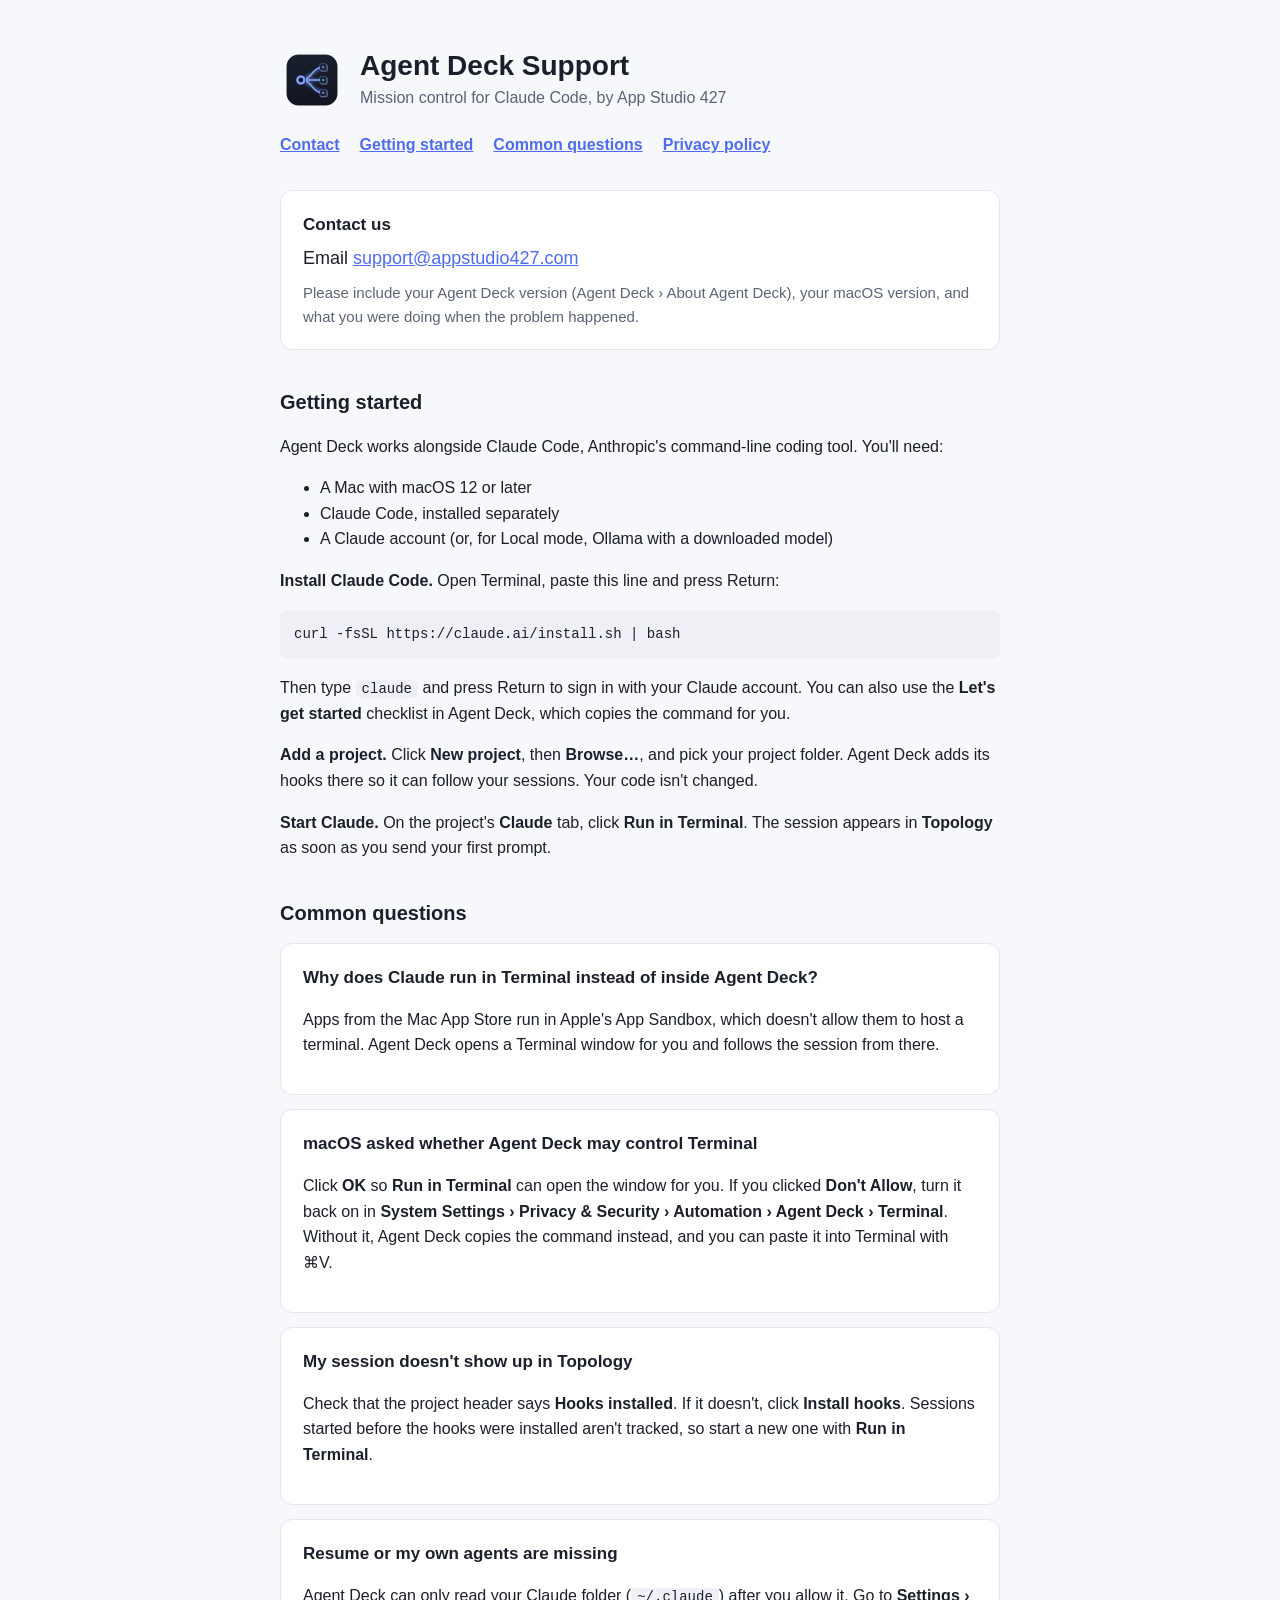
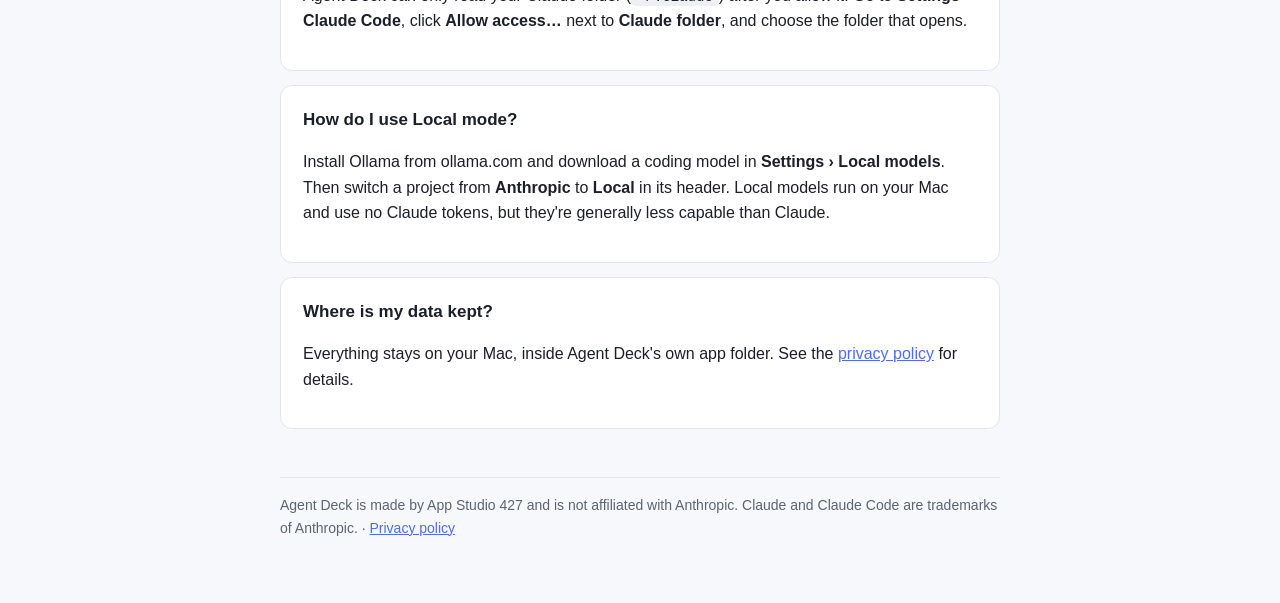
==== index.html @ 483fbcbb "Agent Deck support and privacy pages Co-Authored-By: Claude Opus 5.5 <noreply@anthropic.com>" ====
<!doctype html>
<html lang="en">
<head>
<meta charset="utf-8">
<meta name="viewport" content="width=device-width, initial-scale=1">
<title>Agent Deck Support</title>
<meta name="description" content="Help and contact for Agent Deck, mission control for Claude Code on the Mac.">
<link rel="stylesheet" href="style.css">
<link rel="icon" href="icon.png">
</head>
<body>
<div class="wrap">
  <header>
    <img src="icon.png" alt="Agent Deck icon">
    <div>
      <h1>Agent Deck Support</h1>
      <p>Mission control for Claude Code, by App Studio 427</p>
    </div>
  </header>
  <nav>
    <a href="#contact">Contact</a>
    <a href="#start">Getting started</a>
    <a href="#faq">Common questions</a>
    <a href="privacy.html">Privacy policy</a>
  </nav>

  <section id="contact" class="card contact">
    <h3>Contact us</h3>
    Email <a href="mailto:support@appstudio427.com">support@appstudio427.com</a>
    <p class="muted" style="font-size:15px;margin:8px 0 0">Please include your Agent Deck version (Agent Deck › About Agent Deck), your macOS version, and what you were doing when the problem happened.</p>
  </section>

  <h2 id="start">Getting started</h2>
  <p>Agent Deck works alongside Claude Code, Anthropic's command-line coding tool. You'll need:</p>
  <ul>
    <li>A Mac with macOS 12 or later</li>
    <li>Claude Code, installed separately</li>
    <li>A Claude account (or, for Local mode, Ollama with a downloaded model)</li>
  </ul>
  <p><strong>Install Claude Code.</strong> Open Terminal, paste this line and press Return:</p>
  <pre><code>curl -fsSL https://claude.ai/install.sh | bash</code></pre>
  <p>Then type <code>claude</code> and press Return to sign in with your Claude account. You can also use the <strong>Let's get started</strong> checklist in Agent Deck, which copies the command for you.</p>
  <p><strong>Add a project.</strong> Click <strong>New project</strong>, then <strong>Browse…</strong>, and pick your project folder. Agent Deck adds its hooks there so it can follow your sessions. Your code isn't changed.</p>
  <p><strong>Start Claude.</strong> On the project's <strong>Claude</strong> tab, click <strong>Run in Terminal</strong>. The session appears in <strong>Topology</strong> as soon as you send your first prompt.</p>

  <h2 id="faq">Common questions</h2>

  <div class="card">
    <h3>Why does Claude run in Terminal instead of inside Agent Deck?</h3>
    <p>Apps from the Mac App Store run in Apple's App Sandbox, which doesn't allow them to host a terminal. Agent Deck opens a Terminal window for you and follows the session from there.</p>
  </div>

  <div class="card">
    <h3>macOS asked whether Agent Deck may control Terminal</h3>
    <p>Click <strong>OK</strong> so <strong>Run in Terminal</strong> can open the window for you. If you clicked <strong>Don't Allow</strong>, turn it back on in <strong>System Settings › Privacy &amp; Security › Automation › Agent Deck › Terminal</strong>. Without it, Agent Deck copies the command instead, and you can paste it into Terminal with ⌘V.</p>
  </div>

  <div class="card">
    <h3>My session doesn't show up in Topology</h3>
    <p>Check that the project header says <strong>Hooks installed</strong>. If it doesn't, click <strong>Install hooks</strong>. Sessions started before the hooks were installed aren't tracked, so start a new one with <strong>Run in Terminal</strong>.</p>
  </div>

  <div class="card">
    <h3>Resume or my own agents are missing</h3>
    <p>Agent Deck can only read your Claude folder (<code>~/.claude</code>) after you allow it. Go to <strong>Settings › Claude Code</strong>, click <strong>Allow access…</strong> next to <strong>Claude folder</strong>, and choose the folder that opens.</p>
  </div>

  <div class="card">
    <h3>How do I use Local mode?</h3>
    <p>Install Ollama from ollama.com and download a coding model in <strong>Settings › Local models</strong>. Then switch a project from <strong>Anthropic</strong> to <strong>Local</strong> in its header. Local models run on your Mac and use no Claude tokens, but they're generally less capable than Claude.</p>
  </div>

  <div class="card">
    <h3>Where is my data kept?</h3>
    <p>Everything stays on your Mac, inside Agent Deck's own app folder. See the <a href="privacy.html">privacy policy</a> for details.</p>
  </div>

  <footer>
    Agent Deck is made by App Studio 427 and is not affiliated with Anthropic. Claude and Claude Code are trademarks of Anthropic.
    · <a href="privacy.html">Privacy policy</a>
  </footer>
</div>
</body>
</html>
---- style.css ----
:root {
  color-scheme: light dark;
  --bg: #f7f8fb;
  --card: #ffffff;
  --text: #1b1f2a;
  --muted: #5b6375;
  --line: #e2e5ec;
  --accent: #4f6cf0;
  --code: #eef0f6;
}
@media (prefers-color-scheme: dark) {
  :root {
    --bg: #12151f;
    --card: #1a1e2b;
    --text: #e7e9f0;
    --muted: #9aa2b5;
    --line: #2a3042;
    --accent: #8ea4ff;
    --code: #232838;
  }
}
* { box-sizing: border-box; }
body {
  margin: 0;
  background: var(--bg);
  color: var(--text);
  font: 16px/1.6 -apple-system, BlinkMacSystemFont, "Segoe UI", Roboto, Helvetica, Arial, sans-serif;
}
.wrap { max-width: 760px; margin: 0 auto; padding: 48px 20px 64px; }
header { display: flex; align-items: center; gap: 16px; margin-bottom: 8px; }
header img { width: 64px; height: 64px; border-radius: 14px; }
header h1 { margin: 0; font-size: 28px; line-height: 1.2; }
header p { margin: 2px 0 0; color: var(--muted); }
nav { margin: 20px 0 32px; display: flex; gap: 20px; flex-wrap: wrap; }
nav a { font-weight: 600; }
a { color: var(--accent); }
h2 { font-size: 20px; margin: 36px 0 8px; }
h3 { font-size: 17px; margin: 0 0 6px; }
.card { background: var(--card); border: 1px solid var(--line); border-radius: 12px; padding: 20px 22px; margin: 14px 0; }
.contact { font-size: 18px; }
code { background: var(--code); border-radius: 5px; padding: 1px 6px; font: 14px ui-monospace, SFMono-Regular, Menlo, monospace; overflow-wrap: anywhere; }
pre { background: var(--code); border-radius: 8px; padding: 12px 14px; overflow-x: auto; }
pre code { padding: 0; background: none; }
.muted { color: var(--muted); }
footer { margin-top: 48px; color: var(--muted); font-size: 14px; border-top: 1px solid var(--line); padding-top: 16px; }
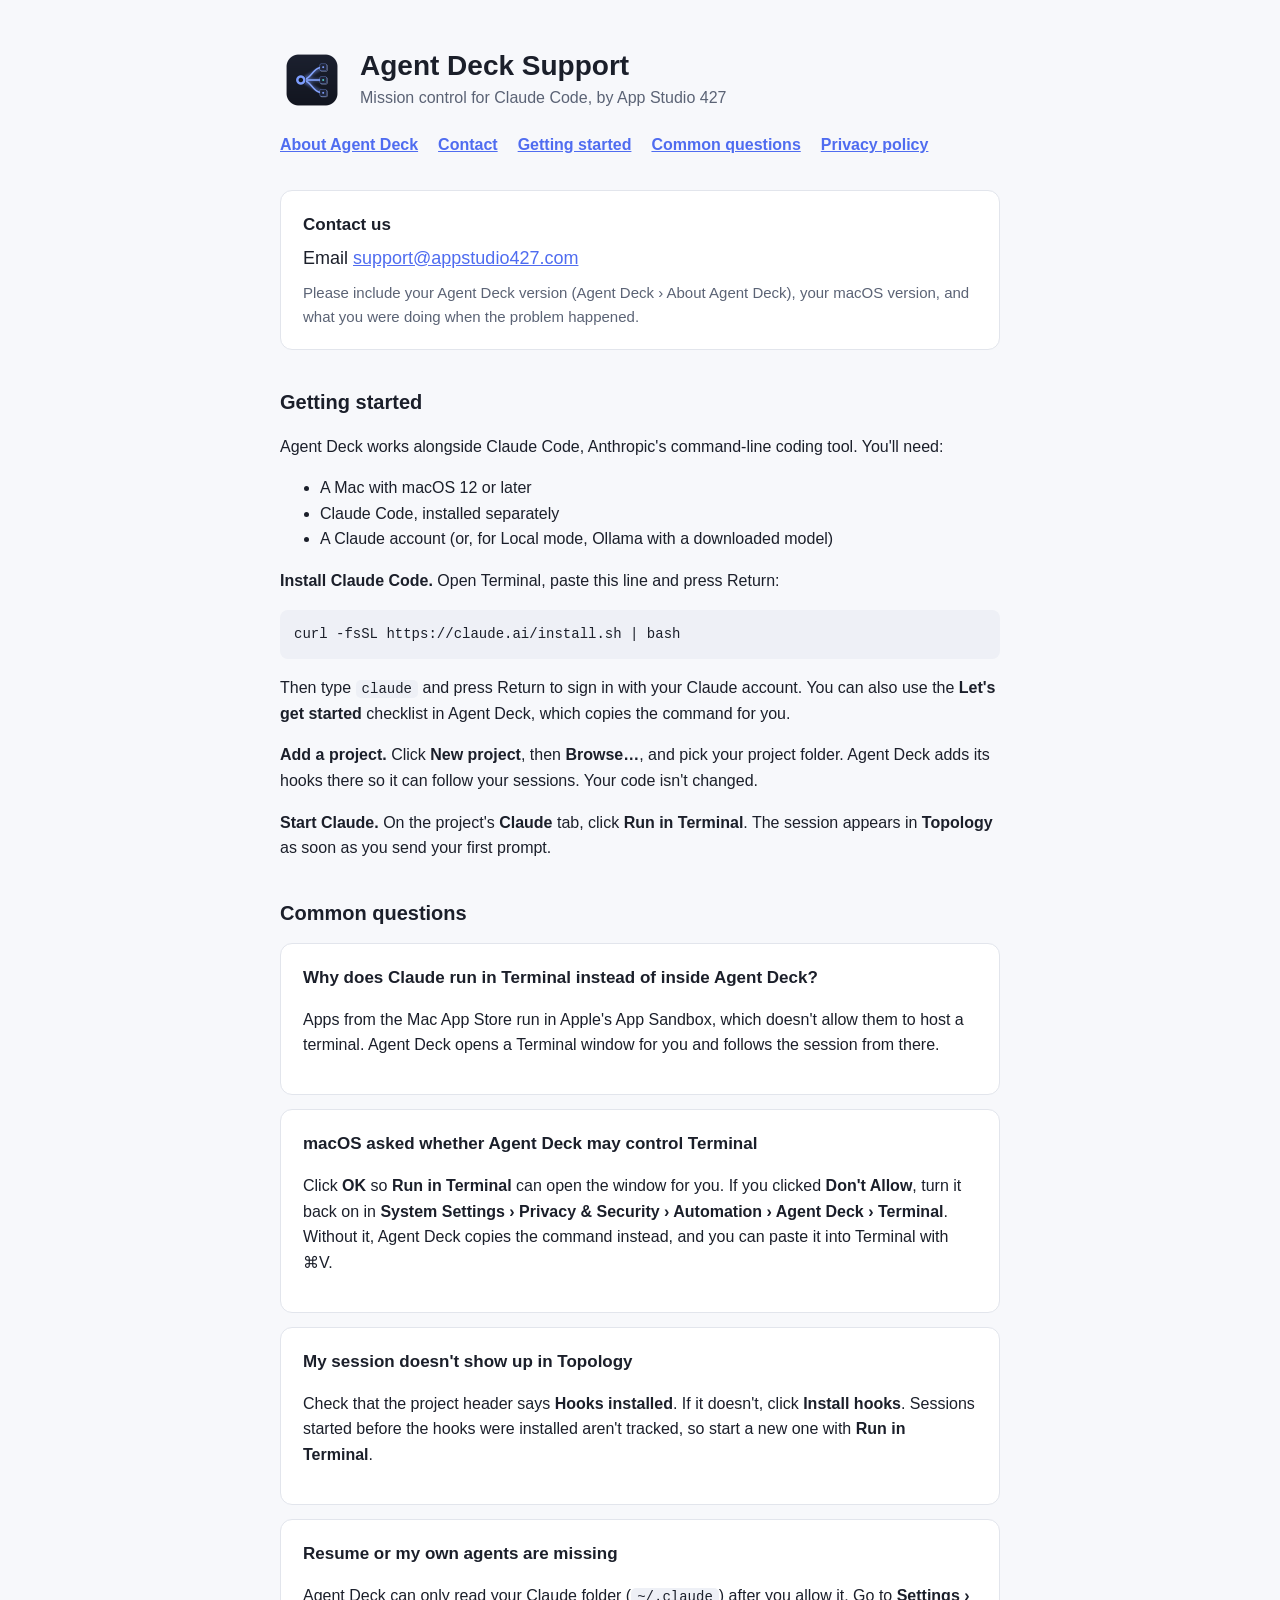
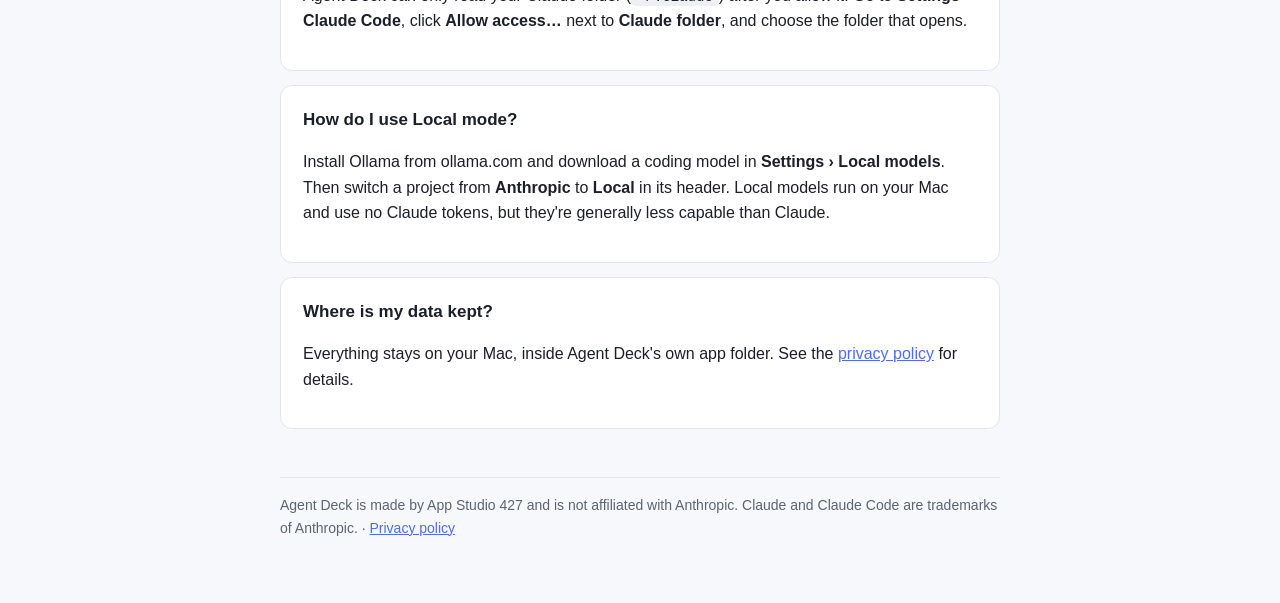
==== commit 03064696: "Add the Agent Deck landing page (marketing URL) Poster, the three App Store previews, feature sectio" ====
--- a/index.html
+++ b/index.html
@@ -18,6 +18,7 @@
     </div>
   </header>
   <nav>
+    <a href="agent-deck.html">About Agent Deck</a>
     <a href="#contact">Contact</a>
     <a href="#start">Getting started</a>
     <a href="#faq">Common questions</a>
